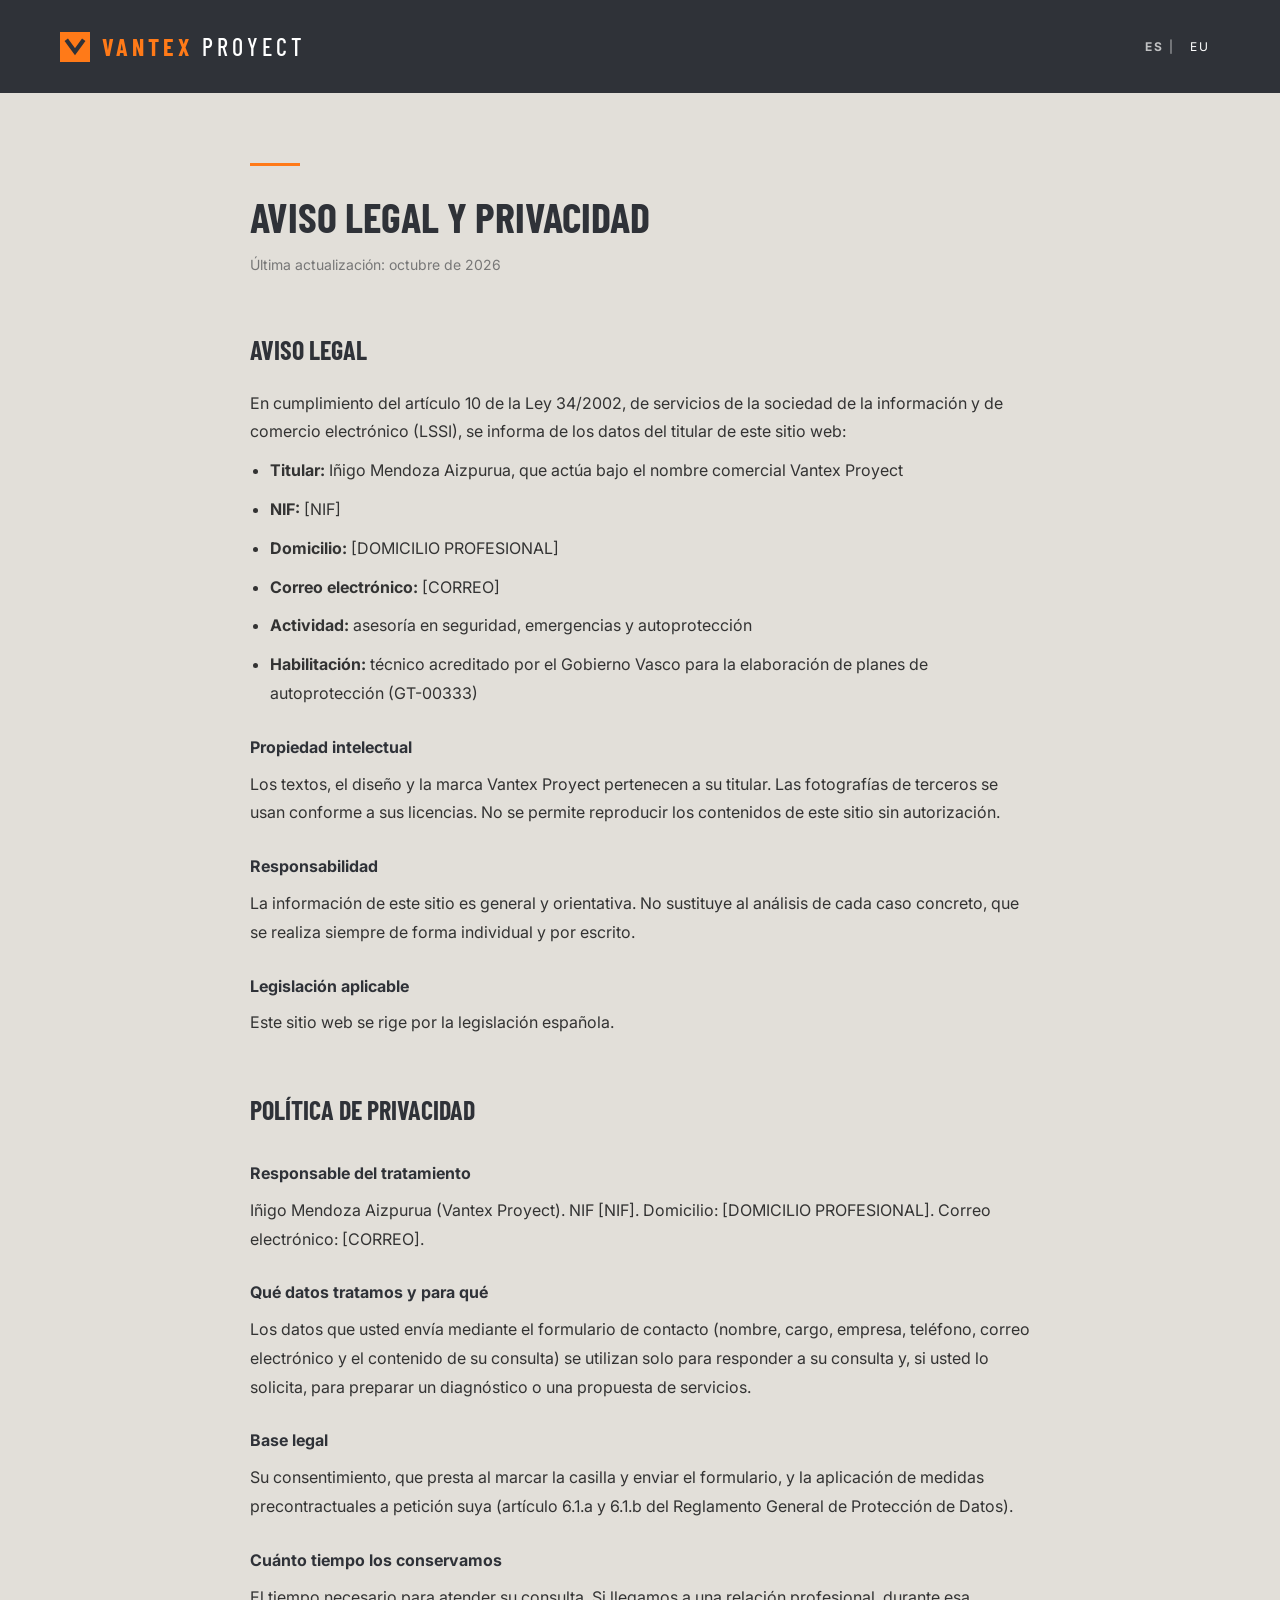
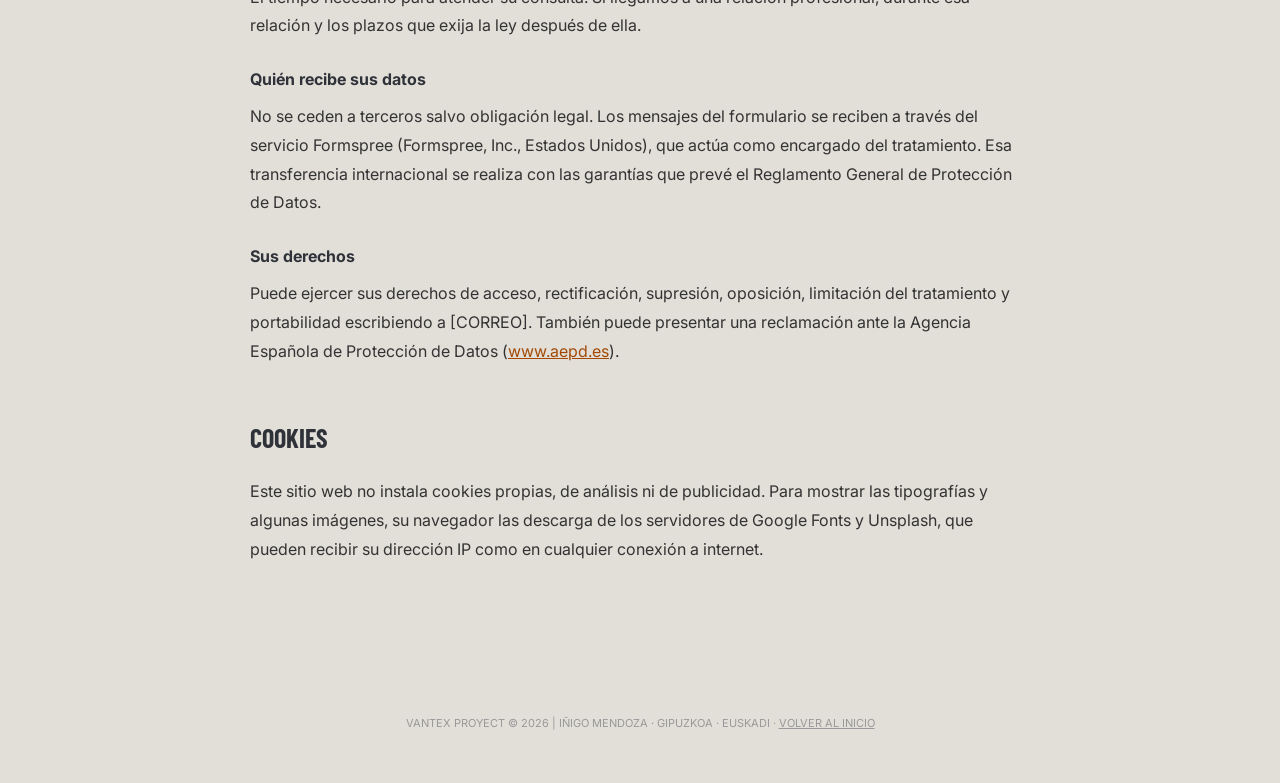
==== aviso-legal.html @ 5db496e1 "Create aviso-legal.html" ====
<!DOCTYPE html>
<html lang="es">
<head>
    <meta charset="UTF-8">
    <meta name="viewport" content="width=device-width, initial-scale=1.0">
    <title>Aviso legal y privacidad | Vantex Proyect</title>
    <meta name="robots" content="noindex">
    <link rel="preconnect" href="https://fonts.googleapis.com">
    <link rel="preconnect" href="https://fonts.gstatic.com" crossorigin>
    <link href="https://fonts.googleapis.com/css2?family=Barlow+Condensed:wght@500;600;700&family=Inter:wght@400;500;600&display=swap" rel="stylesheet">
    <style>
        :root { --accent: #FF7A18; --dark: #2F3238; --text: #333333; --white: #ffffff; }
        * { margin: 0; padding: 0; box-sizing: border-box; }
        body { font-family: 'Inter', sans-serif; color: var(--text); line-height: 1.8; background: #e2dfd9; -webkit-font-smoothing: antialiased; }
        nav { background: var(--dark); padding: 25px 60px; display: flex; justify-content: space-between; align-items: center; }
        .logo { display: inline-flex; align-items: center; gap: 12px; font-family: 'Barlow Condensed', 'Arial Narrow', sans-serif; font-size: 24px; font-weight: 700; letter-spacing: 4px; color: var(--accent); text-decoration: none; } .logo .p2 { color: #fff; font-weight: 500; }
        .lang { font-size: 12px; letter-spacing: 2px; color: rgba(255,255,255,0.7); }
        .lang a { color: var(--white); text-decoration: none; margin: 0 10px; }
        main { max-width: 820px; margin: 0 auto; padding: 70px 20px 90px; }
        .accent-line { width: 50px; height: 3px; background: var(--accent); margin-bottom: 25px; }
        h1 { font-family: 'Barlow Condensed', 'Arial Narrow', sans-serif; text-transform: uppercase; font-size: clamp(30px, 4vw, 42px); color: var(--dark); line-height: 1.2; margin-bottom: 10px; }
        h2 { font-family: 'Barlow Condensed', 'Arial Narrow', sans-serif; text-transform: uppercase; font-size: 26px; color: var(--dark); margin: 50px 0 15px; }
        h3 { font-size: 16px; color: var(--dark); margin: 25px 0 8px; }
        p, li { margin-bottom: 10px; }
        ul { padding-left: 20px; }
        a { color: #a24a05; }
        .muted { color: #777; font-size: 14px; }
        footer { padding: 50px 20px; text-align: center; font-size: 11px; color: #999; text-transform: uppercase; }
        footer a { color: #999; }
        @media (max-width: 560px) { nav { padding: 20px; } .logo { font-size: 16px; letter-spacing: 3px; } }
    </style>
</head>
<body>
    <nav><a href="index.html" class="logo" aria-label="Vantex Proyect"><svg width="30" height="30" viewBox="0 0 32 32" aria-hidden="true"><rect width="32" height="32" fill="#FF7A18"/><path d="M8 10 L16 21 L24 10" fill="none" stroke="#2F3238" stroke-width="4.5" stroke-linecap="square" stroke-linejoin="miter"/></svg><span>VANTEX <span class="p2">PROYECT</span></span></a><div class="lang"><b>ES</b> | <a href="lege-oharra.html">EU</a></div></nav>
    <main>
        <div class="accent-line"></div>
        <h1>Aviso legal y privacidad</h1>
        <p class="muted">Última actualización: octubre de 2026</p>

        <h2 id="aviso-legal">Aviso legal</h2>
        <p>En cumplimiento del artículo 10 de la Ley 34/2002, de servicios de la sociedad de la información y de comercio electrónico (LSSI), se informa de los datos del titular de este sitio web:</p>
        <ul>
            <li><strong>Titular:</strong> Iñigo Mendoza Aizpurua, que actúa bajo el nombre comercial Vantex Proyect</li>
            <li><strong>NIF:</strong> [NIF]</li>
            <li><strong>Domicilio:</strong> [DOMICILIO PROFESIONAL]</li>
            <li><strong>Correo electrónico:</strong> [CORREO]</li>
            <li><strong>Actividad:</strong> asesoría en seguridad, emergencias y autoprotección</li>
            <li><strong>Habilitación:</strong> técnico acreditado por el Gobierno Vasco para la elaboración de planes de autoprotección (GT-00333)</li>
        </ul>
        <h3>Propiedad intelectual</h3>
        <p>Los textos, el diseño y la marca Vantex Proyect pertenecen a su titular. Las fotografías de terceros se usan conforme a sus licencias. No se permite reproducir los contenidos de este sitio sin autorización.</p>
        <h3>Responsabilidad</h3>
        <p>La información de este sitio es general y orientativa. No sustituye al análisis de cada caso concreto, que se realiza siempre de forma individual y por escrito.</p>
        <h3>Legislación aplicable</h3>
        <p>Este sitio web se rige por la legislación española.</p>

        <h2 id="privacidad">Política de privacidad</h2>
        <h3>Responsable del tratamiento</h3>
        <p>Iñigo Mendoza Aizpurua (Vantex Proyect). NIF [NIF]. Domicilio: [DOMICILIO PROFESIONAL]. Correo electrónico: [CORREO].</p>
        <h3>Qué datos tratamos y para qué</h3>
        <p>Los datos que usted envía mediante el formulario de contacto (nombre, cargo, empresa, teléfono, correo electrónico y el contenido de su consulta) se utilizan solo para responder a su consulta y, si usted lo solicita, para preparar un diagnóstico o una propuesta de servicios.</p>
        <h3>Base legal</h3>
        <p>Su consentimiento, que presta al marcar la casilla y enviar el formulario, y la aplicación de medidas precontractuales a petición suya (artículo 6.1.a y 6.1.b del Reglamento General de Protección de Datos).</p>
        <h3>Cuánto tiempo los conservamos</h3>
        <p>El tiempo necesario para atender su consulta. Si llegamos a una relación profesional, durante esa relación y los plazos que exija la ley después de ella.</p>
        <h3>Quién recibe sus datos</h3>
        <p>No se ceden a terceros salvo obligación legal. Los mensajes del formulario se reciben a través del servicio Formspree (Formspree, Inc., Estados Unidos), que actúa como encargado del tratamiento. Esa transferencia internacional se realiza con las garantías que prevé el Reglamento General de Protección de Datos.</p>
        <h3>Sus derechos</h3>
        <p>Puede ejercer sus derechos de acceso, rectificación, supresión, oposición, limitación del tratamiento y portabilidad escribiendo a [CORREO]. También puede presentar una reclamación ante la Agencia Española de Protección de Datos (<a href="https://www.aepd.es" rel="noopener">www.aepd.es</a>).</p>

        <h2 id="cookies">Cookies</h2>
        <p>Este sitio web no instala cookies propias, de análisis ni de publicidad. Para mostrar las tipografías y algunas imágenes, su navegador las descarga de los servidores de Google Fonts y Unsplash, que pueden recibir su dirección IP como en cualquier conexión a internet.</p>
    </main>
    <footer>VANTEX PROYECT &copy; 2026 | IÑIGO MENDOZA · GIPUZKOA · EUSKADI · <a href="index.html">Volver al inicio</a></footer>
</body>
</html>
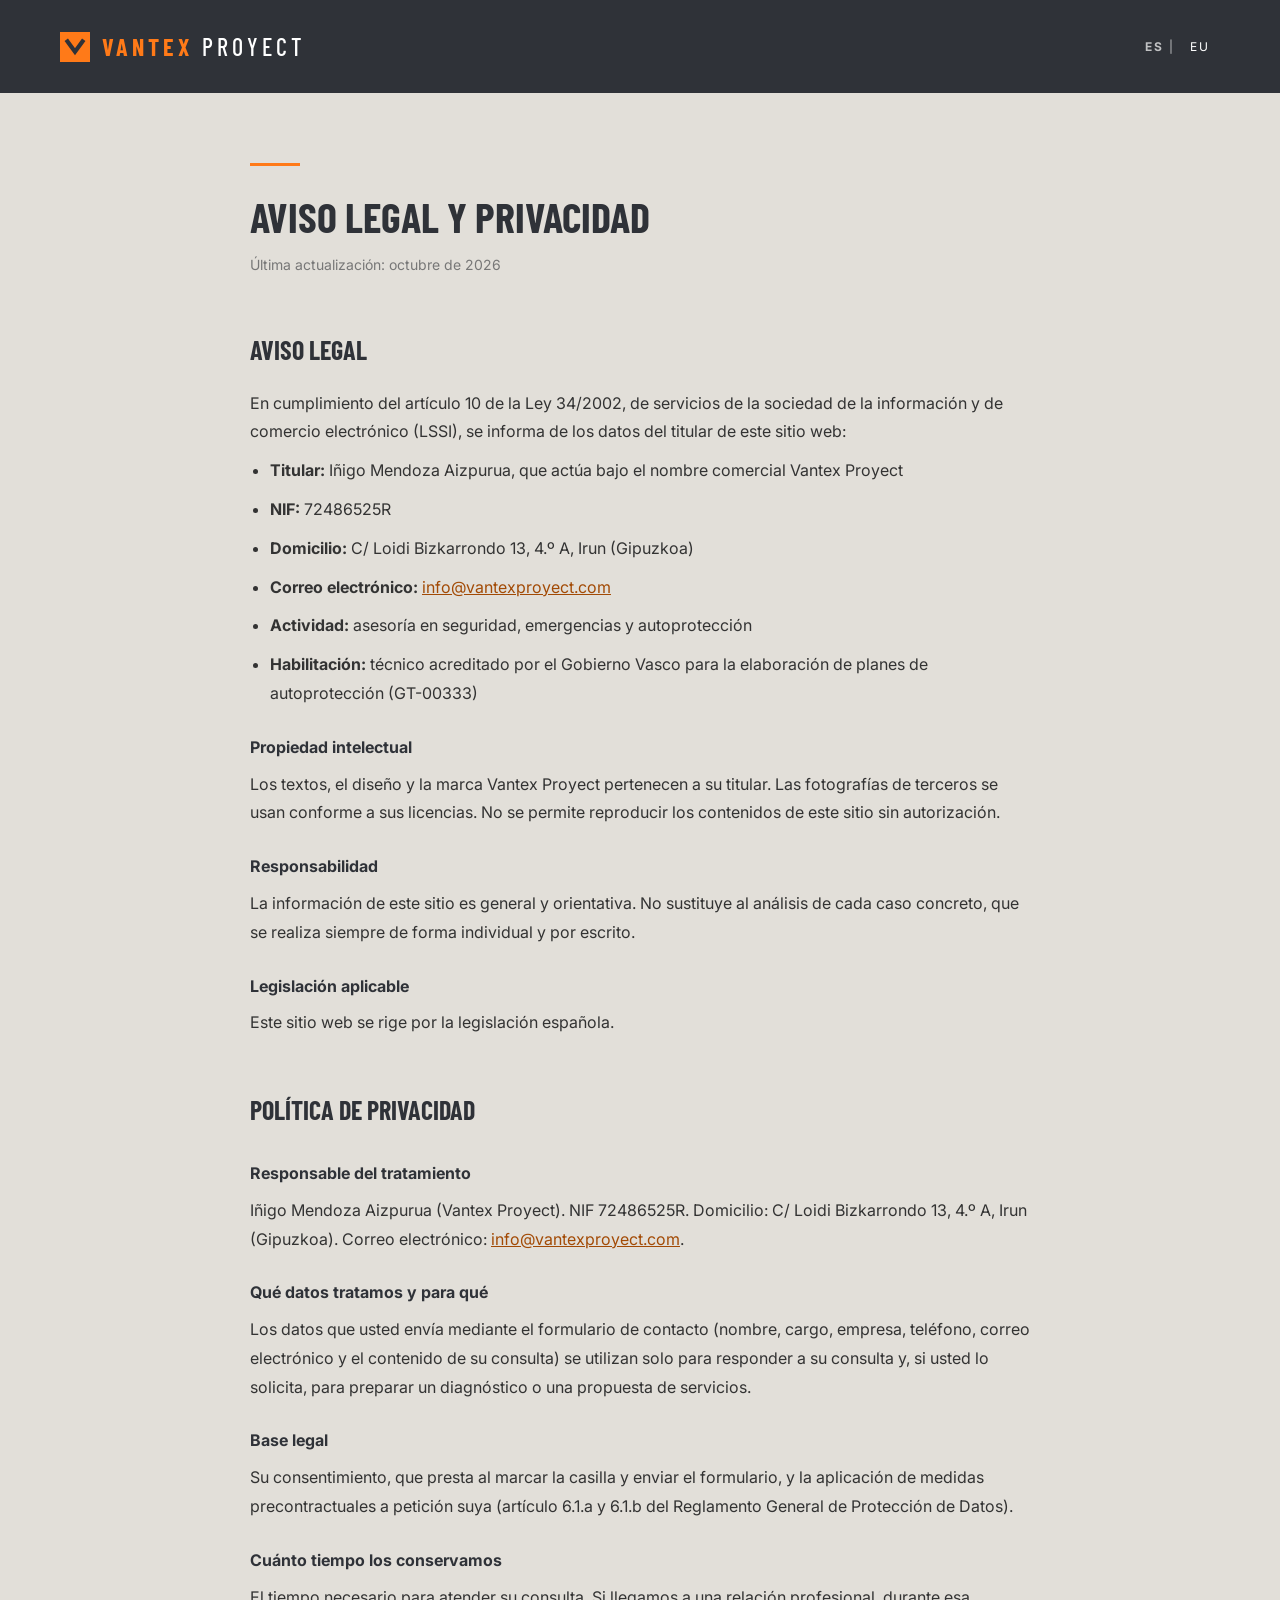
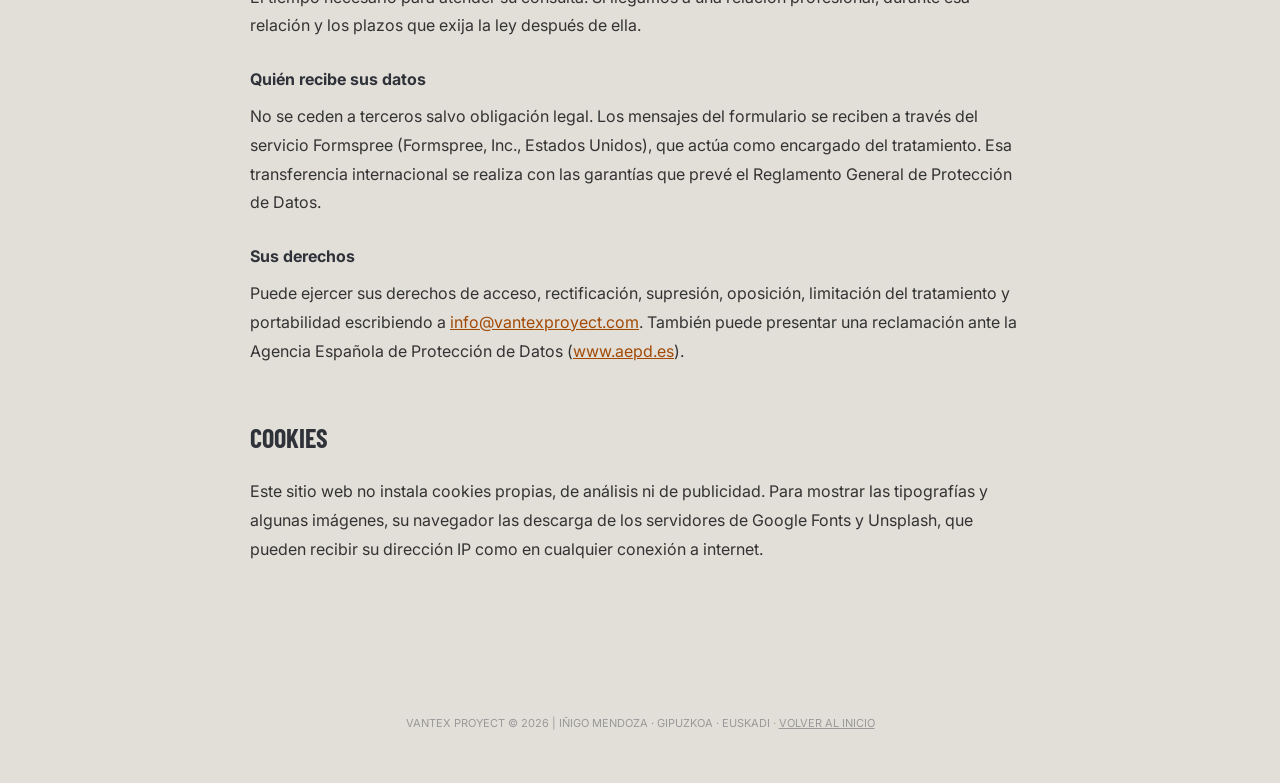
==== commit 38d5c83b: "Update aviso-legal.html" ====
--- a/aviso-legal.html
+++ b/aviso-legal.html
@@ -41,9 +41,9 @@
         <p>En cumplimiento del artículo 10 de la Ley 34/2002, de servicios de la sociedad de la información y de comercio electrónico (LSSI), se informa de los datos del titular de este sitio web:</p>
         <ul>
             <li><strong>Titular:</strong> Iñigo Mendoza Aizpurua, que actúa bajo el nombre comercial Vantex Proyect</li>
-            <li><strong>NIF:</strong> [NIF]</li>
-            <li><strong>Domicilio:</strong> [DOMICILIO PROFESIONAL]</li>
-            <li><strong>Correo electrónico:</strong> [CORREO]</li>
+            <li><strong>NIF:</strong> 72486525R</li>
+            <li><strong>Domicilio:</strong> C/ Loidi Bizkarrondo 13, 4.º A, Irun (Gipuzkoa)</li>
+            <li><strong>Correo electrónico:</strong> <a href="mailto:info@vantexproyect.com">info@vantexproyect.com</a></li>
             <li><strong>Actividad:</strong> asesoría en seguridad, emergencias y autoprotección</li>
             <li><strong>Habilitación:</strong> técnico acreditado por el Gobierno Vasco para la elaboración de planes de autoprotección (GT-00333)</li>
         </ul>
@@ -56,7 +56,7 @@
 
         <h2 id="privacidad">Política de privacidad</h2>
         <h3>Responsable del tratamiento</h3>
-        <p>Iñigo Mendoza Aizpurua (Vantex Proyect). NIF [NIF]. Domicilio: [DOMICILIO PROFESIONAL]. Correo electrónico: [CORREO].</p>
+        <p>Iñigo Mendoza Aizpurua (Vantex Proyect). NIF 72486525R. Domicilio: C/ Loidi Bizkarrondo 13, 4.º A, Irun (Gipuzkoa). Correo electrónico: <a href="mailto:info@vantexproyect.com">info@vantexproyect.com</a>.</p>
         <h3>Qué datos tratamos y para qué</h3>
         <p>Los datos que usted envía mediante el formulario de contacto (nombre, cargo, empresa, teléfono, correo electrónico y el contenido de su consulta) se utilizan solo para responder a su consulta y, si usted lo solicita, para preparar un diagnóstico o una propuesta de servicios.</p>
         <h3>Base legal</h3>
@@ -66,7 +66,7 @@
         <h3>Quién recibe sus datos</h3>
         <p>No se ceden a terceros salvo obligación legal. Los mensajes del formulario se reciben a través del servicio Formspree (Formspree, Inc., Estados Unidos), que actúa como encargado del tratamiento. Esa transferencia internacional se realiza con las garantías que prevé el Reglamento General de Protección de Datos.</p>
         <h3>Sus derechos</h3>
-        <p>Puede ejercer sus derechos de acceso, rectificación, supresión, oposición, limitación del tratamiento y portabilidad escribiendo a [CORREO]. También puede presentar una reclamación ante la Agencia Española de Protección de Datos (<a href="https://www.aepd.es" rel="noopener">www.aepd.es</a>).</p>
+        <p>Puede ejercer sus derechos de acceso, rectificación, supresión, oposición, limitación del tratamiento y portabilidad escribiendo a <a href="mailto:info@vantexproyect.com">info@vantexproyect.com</a>. También puede presentar una reclamación ante la Agencia Española de Protección de Datos (<a href="https://www.aepd.es" rel="noopener">www.aepd.es</a>).</p>
 
         <h2 id="cookies">Cookies</h2>
         <p>Este sitio web no instala cookies propias, de análisis ni de publicidad. Para mostrar las tipografías y algunas imágenes, su navegador las descarga de los servidores de Google Fonts y Unsplash, que pueden recibir su dirección IP como en cualquier conexión a internet.</p>
